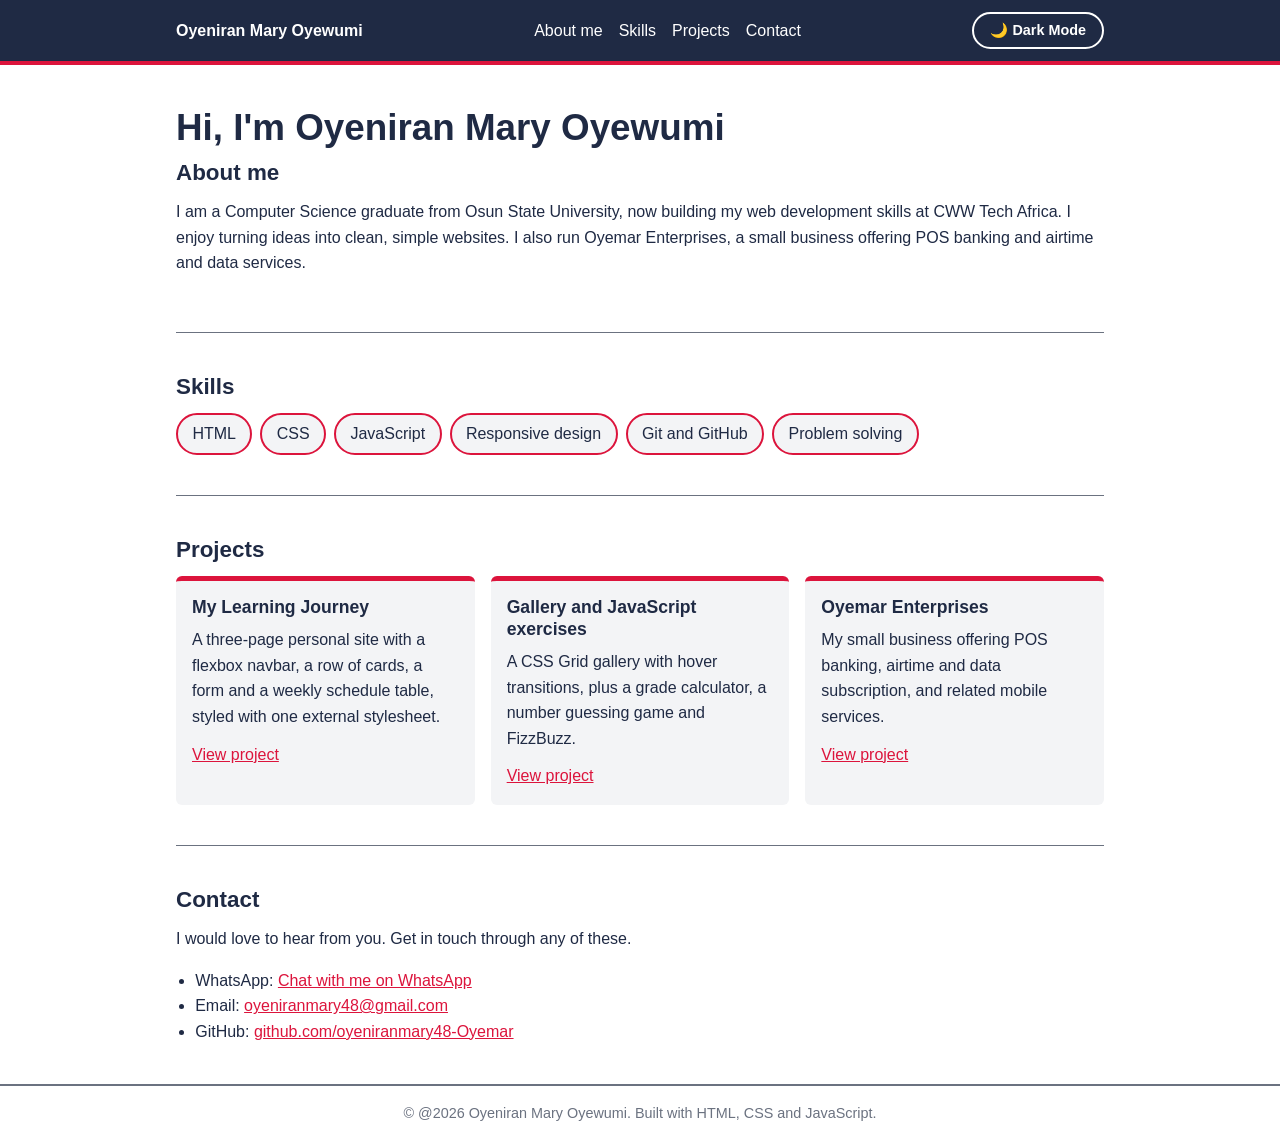
==== index.html @ 12d7742b "Add files via upload" ====
<!DOCTYPE html>
<html lang="en" data-theme="light">
<head>
  <meta charset="UTF-8">
  <meta name="viewport" content="width=device-width, initial-scale=1">
  <title>Oyeniran Mary Oyewumi | Portfolio</title>
  <link rel="stylesheet" href="style.css">
</head>
<body>
  <header class="site-header">
    <div class="bar">
      <a class="brand" href="#about">Oyeniran Mary Oyewumi</a>

      <nav aria-label="Main">
        <ul class="nav-list">
          <li><a href="#about">About me</a></li>
          <li><a href="#skills">Skills</a></li>
          <li><a href="#projects">Projects</a></li>
          <li><a href="#contact">Contact</a></li>
        </ul>
      </nav>

      <button id="theme-toggle" type="button" aria-pressed="false">Dark mode</button>
    </div>
  </header>

  <main>
    <section id="about">
      <h1>Hi, I'm Oyeniran Mary Oyewumi</h1>
      <h2>About me</h2>
      <p>I am a Computer Science graduate from Osun State University, now building my web development skills at CWW Tech Africa. I enjoy turning ideas into clean, simple websites. I also run Oyemar Enterprises, a small business offering POS banking and airtime and data services.</p>
    </section>

    <section id="skills">
      <h2>Skills</h2>
      <ul class="skills">
        <li>HTML</li>
        <li>CSS</li>
        <li>JavaScript</li>
        <li>Responsive design</li>
        <li>Git and GitHub</li>
        <li>Problem solving</li>
      </ul>
    </section>

    <section id="projects">
      <h2>Projects</h2>
      <div class="projects">
        <article class="project">
          <h3>My Learning Journey</h3>
          <p>A three-page personal site with a flexbox navbar, a row of cards, a form and a weekly schedule table, styled with one external stylesheet.</p>
          <a href="https://oyeniranmary48-oyemar.github.io/mini_site/">View project</a>
        </article>

        <article class="project">
          <h3>Gallery and JavaScript exercises</h3>
          <p>A CSS Grid gallery with hover transitions, plus a grade calculator, a number guessing game and FizzBuzz.</p>
          <a href=" https://oyeniranmary48-oyemar.github.io/gallery-task/">View project</a>
        </article>

        <article class="project">
          <h3>Oyemar Enterprises</h3>
          <p>My small business offering POS banking, airtime and data subscription, and related mobile services.</p>
          <a href="https://oyeniranmary48-oyemar.github.io/Oyemar-Enterprises/">View project</a>
        </article>
      </div>
    </section>

    <section id="contact">
      <h2>Contact</h2>
      <p>I would love to hear from you. Get in touch through any of these.</p>
      <ul class="contact-list">
        <li>WhatsApp: <a class="whatsapp-btn" href="https://wa.me/2347035093978" target="_blank" rel="noopener">Chat with me on WhatsApp</a></li>
        <li>Email: <a href="mailto:oyeniranmary48@gmail.com">oyeniranmary48@gmail.com</a></li>
        <li>GitHub: <a href="https://github.com/oyeniranmary48-Oyemar">github.com/oyeniranmary48-Oyemar</a></li>
      </ul>
    </section>
  </main>

  <footer class="site-footer">
    <p>&copy; @2026 Oyeniran Mary Oyewumi. Built with HTML, CSS and JavaScript.</p>
  </footer>

  <script src="script.js"></script>
</body>
</html>
---- style.css ----
/* ===== Colours for light and dark themes ===== */
:root {
  --bg: #ffffff;
  --surface: #f3f4f6;
  --text: #1f2a44;
  --muted: #6b7280;
  --accent: #dc143c;
  --header: #1f2a44;
  --on-header: #ffffff;
}

[data-theme="dark"] {
  --bg: #111827;
  --surface: #1f2937;
  --text: #f3f4f6;
  --muted: #9ca3af;
  --accent: #ff5c7a;
  --header: #0b1220;
  --on-header: #ffffff;
}

/* ===== Base ===== */
*,
*::before,
*::after {
  box-sizing: border-box;
}

html { scroll-behavior: smooth; }

body {
  margin: 0;
  font-family: Verdana, Geneva, sans-serif;
  line-height: 1.6;
  color: var(--text);
  background: var(--bg);
  overflow-wrap: break-word;
  transition: background-color 0.3s ease, color 0.3s ease;
}

a { color: var(--accent); }

h1, h2, h3 { line-height: 1.25; }
h1 { font-size: 1.8rem; margin: 0 0 .5rem; }
h2 { font-size: 1.4rem; margin: 0 0 .75rem; }
h3 { font-size: 1.1rem; margin: 0 0 .5rem; }

p { margin: 0 0 1rem; }

/* ===== Header and navigation ===== */
.site-header {
  background: var(--header);
  border-bottom: 4px solid var(--accent);
}

.bar {
  display: flex;
  flex-wrap: wrap;
  align-items: center;
  justify-content: space-between;
  gap: .5rem 1rem;
  max-width: 60rem;
  margin: 0 auto;
  padding: .75rem 1rem;
}

.brand {
  color: var(--on-header);
  font-weight: bold;
  text-decoration: none;
}

.nav-list {
  display: flex;
  flex-wrap: wrap;
  gap: .25rem 1rem;
  margin: 0;
  padding: 0;
  list-style: none;
}

.nav-list a {
  color: var(--on-header);
  text-decoration: none;
  border-bottom: 3px solid transparent;
  padding-bottom: 2px;
}

.nav-list a:hover,
.nav-list a:focus-visible {
  border-bottom-color: var(--accent);
}

/* ===== Theme button ===== */
#theme-toggle {
  padding: .5rem 1rem;
  font-family: inherit;
  font-size: .9rem;
  font-weight: bold;
  color: var(--on-header);
  background: transparent;
  border: 2px solid var(--on-header);
  border-radius: 999px;
  cursor: pointer;
}

#theme-toggle:hover {
  color: var(--header);
  background: var(--on-header);
}

a:focus-visible,
button:focus-visible {
  outline: 3px solid var(--accent);
  outline-offset: 2px;
}

/* ===== Sections ===== */
main {
  max-width: 60rem;
  margin: 0 auto;
  padding: 0 1rem;
}

section {
  padding: 2.5rem 0;
  border-bottom: 1px solid var(--muted);
}

section:last-child { border-bottom: 0; }

/* ===== Skills ===== */
.skills {
  display: flex;
  flex-wrap: wrap;
  gap: .5rem;
  margin: 0;
  padding: 0;
  list-style: none;
}

.skills li {
  padding: .4rem .9rem;
  color: var(--text);
  background: var(--surface);
  border: 2px solid var(--accent);
  border-radius: 999px;
}

/* ===== Projects ===== */
.projects {
  display: grid;
  gap: 1rem;
  grid-template-columns: 1fr;
}

.project {
  padding: 1rem;
  background: var(--surface);
  border-top: 5px solid var(--accent);
  border-radius: 6px;
}

.project p { margin-bottom: .75rem; }

/* ===== Contact ===== */
.contact-list {
  margin: 0;
  padding-left: 1.2rem;
}

/* ===== Footer ===== */
.site-footer {
  padding: 1rem;
  text-align: center;
  color: var(--muted);
  font-size: .9rem;
  border-top: 2px solid var(--muted);
}

.site-footer p { margin: 0; }

/* ===== Wider screens ===== */
@media (min-width: 640px) {
  h1 { font-size: 2.3rem; }
  .projects { grid-template-columns: repeat(auto-fit, minmax(200px, 1fr)); }
}
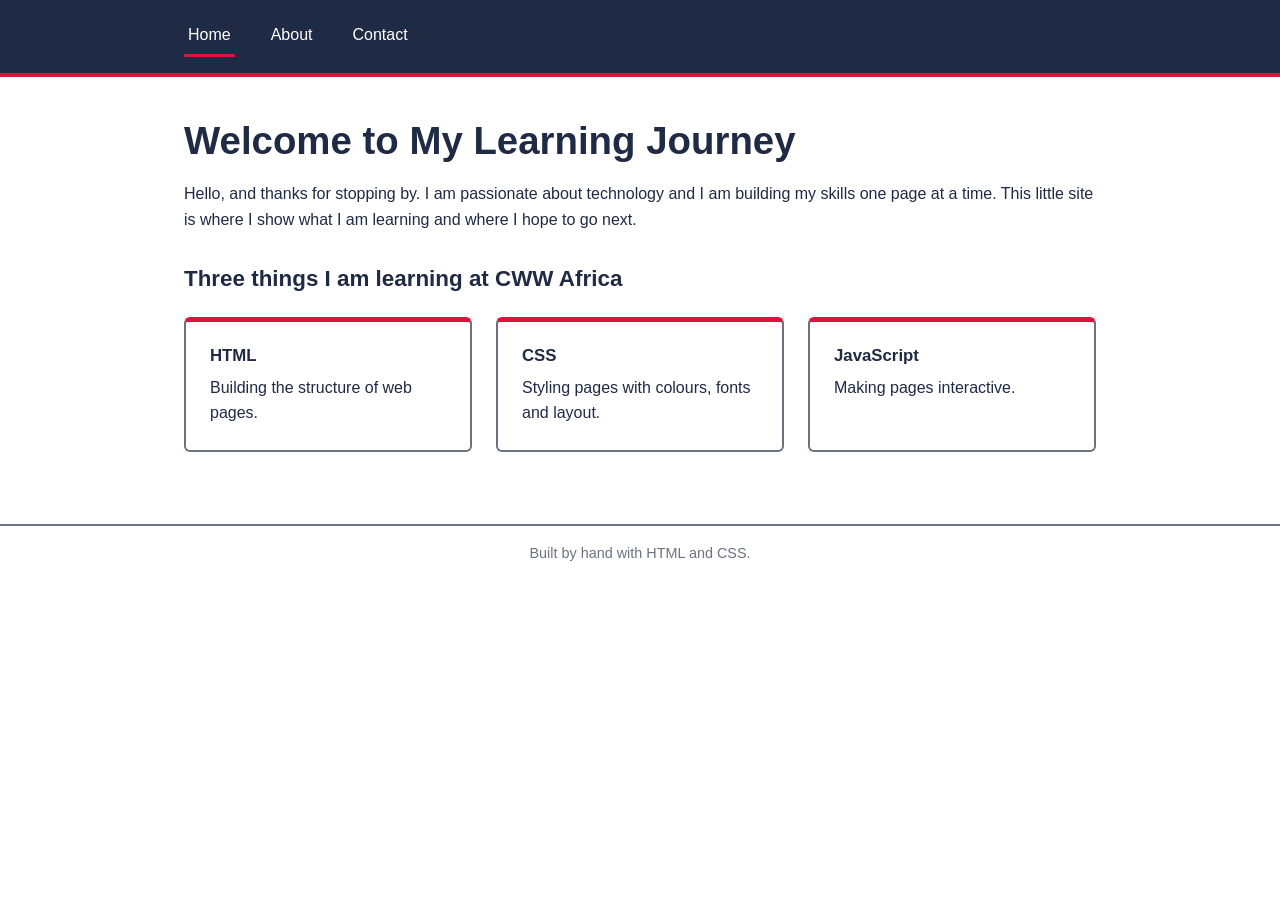
==== commit 11f4fa26: "Add files via upload" ====
--- a/index.html
+++ b/index.html
@@ -1,86 +1,45 @@
 <!DOCTYPE html>
-<html lang="en" data-theme="light">
+<html lang="en">
 <head>
   <meta charset="UTF-8">
   <meta name="viewport" content="width=device-width, initial-scale=1">
-  <title>Oyeniran Mary Oyewumi | Portfolio</title>
+  <title>Home | My Learning Journey</title>
   <link rel="stylesheet" href="style.css">
 </head>
 <body>
   <header class="site-header">
-    <div class="bar">
-      <a class="brand" href="#about">Oyeniran Mary Oyewumi</a>
-
-      <nav aria-label="Main">
-        <ul class="nav-list">
-          <li><a href="#about">About me</a></li>
-          <li><a href="#skills">Skills</a></li>
-          <li><a href="#projects">Projects</a></li>
-          <li><a href="#contact">Contact</a></li>
-        </ul>
-      </nav>
-
-      <button id="theme-toggle" type="button" aria-pressed="false">Dark mode</button>
-    </div>
+    <nav aria-label="Main">
+      <ul class="nav-list">
+        <li><a href="index.html" aria-current="page">Home</a></li>
+        <li><a href="about.html">About</a></li>
+        <li><a href="contact.html">Contact</a></li>
+      </ul>
+    </nav>
   </header>
 
   <main>
-    <section id="about">
-      <h1>Hi, I'm Oyeniran Mary Oyewumi</h1>
-      <h2>About me</h2>
-      <p>I am a Computer Science graduate from Osun State University, now building my web development skills at CWW Tech Africa. I enjoy turning ideas into clean, simple websites. I also run Oyemar Enterprises, a small business offering POS banking and airtime and data services.</p>
-    </section>
+    <h1>Welcome to My Learning Journey</h1>
+    <p>Hello, and thanks for stopping by. I am passionate about technology and I am building my skills one page at a time. This little site is where I show what I am learning and where I hope to go next.</p>
 
-    <section id="skills">
-      <h2>Skills</h2>
-      <ul class="skills">
-        <li>HTML</li>
-        <li>CSS</li>
-        <li>JavaScript</li>
-        <li>Responsive design</li>
-        <li>Git and GitHub</li>
-        <li>Problem solving</li>
-      </ul>
-    </section>
-
-    <section id="projects">
-      <h2>Projects</h2>
-      <div class="projects">
-        <article class="project">
-          <h3>My Learning Journey</h3>
-          <p>A three-page personal site with a flexbox navbar, a row of cards, a form and a weekly schedule table, styled with one external stylesheet.</p>
-          <a href="https://oyeniranmary48-oyemar.github.io/mini_site/">View project</a>
-        </article>
-
-        <article class="project">
-          <h3>Gallery and JavaScript exercises</h3>
-          <p>A CSS Grid gallery with hover transitions, plus a grade calculator, a number guessing game and FizzBuzz.</p>
-          <a href=" https://oyeniranmary48-oyemar.github.io/gallery-task/">View project</a>
-        </article>
-
-        <article class="project">
-          <h3>Oyemar Enterprises</h3>
-          <p>My small business offering POS banking, airtime and data subscription, and related mobile services.</p>
-          <a href="https://oyeniranmary48-oyemar.github.io/Oyemar-Enterprises/">View project</a>
-        </article>
-      </div>
-    </section>
-
-    <section id="contact">
-      <h2>Contact</h2>
-      <p>I would love to hear from you. Get in touch through any of these.</p>
-      <ul class="contact-list">
-        <li>WhatsApp: <a class="whatsapp-btn" href="https://wa.me/2347035093978" target="_blank" rel="noopener">Chat with me on WhatsApp</a></li>
-        <li>Email: <a href="mailto:oyeniranmary48@gmail.com">oyeniranmary48@gmail.com</a></li>
-        <li>GitHub: <a href="https://github.com/oyeniranmary48-Oyemar">github.com/oyeniranmary48-Oyemar</a></li>
-      </ul>
-    </section>
+    <h2>Three things I am learning at CWW Africa</h2>
+    <ul class="cards">
+      <li class="card">
+        <h3>HTML</h3>
+        <p>Building the structure of web pages.</p>
+      </li>
+      <li class="card">
+        <h3>CSS</h3>
+        <p>Styling pages with colours, fonts and layout.</p>
+      </li>
+      <li class="card">
+        <h3>JavaScript</h3>
+        <p>Making pages interactive.</p>
+      </li>
+    </ul>
   </main>
 
   <footer class="site-footer">
-    <p>&copy; @2026 Oyeniran Mary Oyewumi. Built with HTML, CSS and JavaScript.</p>
+    <p>Built by hand with HTML and CSS.</p>
   </footer>
-
-  <script src="script.js"></script>
 </body>
 </html>
--- a/style.css
+++ b/style.css
@@ -1,187 +1,219 @@
-/* ===== Colours for light and dark themes ===== */
+/* ===== Palette (three colours) and one font ===== */
 :root {
-  --bg: #ffffff;
-  --surface: #f3f4f6;
-  --text: #1f2a44;
-  --muted: #6b7280;
-  --accent: #dc143c;
-  --header: #1f2a44;
-  --on-header: #ffffff;
-}
-
-[data-theme="dark"] {
-  --bg: #111827;
-  --surface: #1f2937;
-  --text: #f3f4f6;
-  --muted: #9ca3af;
-  --accent: #ff5c7a;
-  --header: #0b1220;
-  --on-header: #ffffff;
-}
-
-/* ===== Base ===== */
+  --navy: #1f2a44;
+  --gray: #6b7280;
+  --crimson: #dc143c;
+  --white: #ffffff;
+  --font: Verdana, Geneva, sans-serif;
+}
+
+/* ===== Mobile-first base layer ===== */
 *,
 *::before,
 *::after {
   box-sizing: border-box;
 }
 
-html { scroll-behavior: smooth; }
-
 body {
   margin: 0;
-  font-family: Verdana, Geneva, sans-serif;
+  font-family: var(--font);
   line-height: 1.6;
-  color: var(--text);
-  background: var(--bg);
+  color: var(--navy);
+  background: var(--white);
   overflow-wrap: break-word;
-  transition: background-color 0.3s ease, color 0.3s ease;
-}
-
-a { color: var(--accent); }
-
-h1, h2, h3 { line-height: 1.25; }
-h1 { font-size: 1.8rem; margin: 0 0 .5rem; }
-h2 { font-size: 1.4rem; margin: 0 0 .75rem; }
-h3 { font-size: 1.1rem; margin: 0 0 .5rem; }
+}
+
+img {
+  max-width: 100%;
+  height: auto;
+  display: block;
+}
+
+h1, h2, h3 {
+  color: var(--navy);
+  line-height: 1.25;
+}
+
+h1 { font-size: 1.6rem; margin: 0 0 1rem; }
+h2 { font-size: 1.25rem; margin: 2rem 0 .75rem; }
+h3 { font-size: 1.05rem; margin: 1.5rem 0 .5rem; }
 
 p { margin: 0 0 1rem; }
 
-/* ===== Header and navigation ===== */
+/* ===== Navbar (flexbox) ===== */
 .site-header {
-  background: var(--header);
-  border-bottom: 4px solid var(--accent);
-}
-
-.bar {
-  display: flex;
-  flex-wrap: wrap;
-  align-items: center;
-  justify-content: space-between;
-  gap: .5rem 1rem;
-  max-width: 60rem;
-  margin: 0 auto;
-  padding: .75rem 1rem;
-}
-
-.brand {
-  color: var(--on-header);
-  font-weight: bold;
-  text-decoration: none;
+  background: var(--navy);
+  border-bottom: 4px solid var(--crimson);
 }
 
 .nav-list {
   display: flex;
   flex-wrap: wrap;
   gap: .25rem 1rem;
-  margin: 0;
-  padding: 0;
+  max-width: 60rem;
+  margin: 0 auto;
+  padding: .75rem 1rem;
   list-style: none;
 }
 
 .nav-list a {
-  color: var(--on-header);
+  display: block;
+  padding: .4rem .25rem;
+  color: var(--white);
   text-decoration: none;
   border-bottom: 3px solid transparent;
-  padding-bottom: 2px;
 }
 
 .nav-list a:hover,
-.nav-list a:focus-visible {
-  border-bottom-color: var(--accent);
-}
-
-/* ===== Theme button ===== */
-#theme-toggle {
-  padding: .5rem 1rem;
-  font-family: inherit;
-  font-size: .9rem;
-  font-weight: bold;
-  color: var(--on-header);
-  background: transparent;
-  border: 2px solid var(--on-header);
-  border-radius: 999px;
-  cursor: pointer;
-}
-
-#theme-toggle:hover {
-  color: var(--header);
-  background: var(--on-header);
-}
-
-a:focus-visible,
+.nav-list a:focus-visible,
+.nav-list a[aria-current="page"] {
+  border-bottom-color: var(--crimson);
+}
+
+.nav-list a:focus-visible,
+input:focus-visible,
 button:focus-visible {
-  outline: 3px solid var(--accent);
+  outline: 3px solid var(--crimson);
   outline-offset: 2px;
 }
 
-/* ===== Sections ===== */
+/* ===== Page layout ===== */
 main {
   max-width: 60rem;
   margin: 0 auto;
-  padding: 0 1rem;
-}
-
-section {
-  padding: 2.5rem 0;
-  border-bottom: 1px solid var(--muted);
-}
-
-section:last-child { border-bottom: 0; }
-
-/* ===== Skills ===== */
-.skills {
+  padding: 1.5rem 1rem 2rem;
+}
+
+.site-footer {
+  border-top: 2px solid var(--gray);
+  padding: 1rem;
+  text-align: center;
+  color: var(--gray);
+  font-size: .9rem;
+}
+
+.site-footer p { margin: 0; }
+
+/* ===== Cards (flexbox): stacked on mobile ===== */
+.cards {
   display: flex;
-  flex-wrap: wrap;
-  gap: .5rem;
-  margin: 0;
+  flex-direction: column;
+  gap: 1rem;
+  margin: 1.5rem 0;
   padding: 0;
   list-style: none;
 }
 
-.skills li {
-  padding: .4rem .9rem;
-  color: var(--text);
-  background: var(--surface);
-  border: 2px solid var(--accent);
-  border-radius: 999px;
-}
-
-/* ===== Projects ===== */
-.projects {
-  display: grid;
-  gap: 1rem;
-  grid-template-columns: 1fr;
-}
-
-.project {
+.card {
+  border: 2px solid var(--gray);
+  border-top: 5px solid var(--crimson);
+  border-radius: 6px;
   padding: 1rem;
-  background: var(--surface);
-  border-top: 5px solid var(--accent);
-  border-radius: 6px;
-}
-
-.project p { margin-bottom: .75rem; }
-
-/* ===== Contact ===== */
-.contact-list {
-  margin: 0;
-  padding-left: 1.2rem;
-}
-
-/* ===== Footer ===== */
-.site-footer {
-  padding: 1rem;
-  text-align: center;
-  color: var(--muted);
-  font-size: .9rem;
-  border-top: 2px solid var(--muted);
-}
-
-.site-footer p { margin: 0; }
-
-/* ===== Wider screens ===== */
+}
+
+.card h3 { margin-top: 0; }
+.card p { margin-bottom: 0; }
+
+/* ===== About page picture ===== */
+figure { margin: 1.5rem 0; }
+figure img { width: 100%; max-width: 20rem; border-radius: 6px; }
+figcaption { margin-top: .5rem; color: var(--gray); font-size: .9rem; }
+
+/* ===== Form ===== */
+label {
+  display: block;
+  margin: 1rem 0 .25rem;
+  font-weight: bold;
+}
+
+input {
+  display: block;
+  width: 100%;
+  max-width: 28rem;
+  padding: .65rem;
+  font-family: var(--font);
+  font-size: 1rem;
+  color: var(--navy);
+  border: 2px solid var(--gray);
+  border-radius: 4px;
+}
+
+button {
+  margin-top: 1.25rem;
+  padding: .75rem 1.5rem;
+  font-family: var(--font);
+  font-size: 1rem;
+  font-weight: bold;
+  color: var(--white);
+  background: var(--crimson);
+  border: 0;
+  border-radius: 4px;
+  cursor: pointer;
+}
+
+button:hover { background: var(--navy); }
+
+/* ===== Table (fits small screens, no sideways scroll) ===== */
+table {
+  width: 100%;
+  table-layout: fixed;
+  border-collapse: collapse;
+  font-size: .85rem;
+}
+
+caption {
+  padding-bottom: .5rem;
+  font-weight: bold;
+  text-align: left;
+}
+
+th, td {
+  padding: .5rem .4rem;
+  text-align: left;
+  border: 1px solid var(--gray);
+  overflow-wrap: anywhere;
+}
+
+thead th {
+  color: var(--white);
+  background: var(--navy);
+}
+
+tbody tr:nth-child(even) {
+  background: rgba(31, 42, 68, .07);
+}
+
+/* ===== First breakpoint: 640px and up ===== */
 @media (min-width: 640px) {
-  h1 { font-size: 2.3rem; }
-  .projects { grid-template-columns: repeat(auto-fit, minmax(200px, 1fr)); }
+  h1 { font-size: 2rem; }
+  h2 { font-size: 1.4rem; }
+
+  .cards {
+    flex-direction: row;
+  }
+
+  .card {
+    flex: 1 1 0;
+    min-width: 0;
+  }
+
+  table { font-size: .95rem; }
+}
+
+/* ===== Second breakpoint: 758px and up ===== */
+@media (min-width: 758px) {
+  h1 { font-size: 2.4rem; }
+
+  .nav-list {
+    gap: .25rem 2rem;
+    padding: 1rem 1.5rem;
+  }
+
+  main { padding: 2.5rem 1.5rem 3rem; }
+
+  .cards { gap: 1.5rem; }
+  .card { padding: 1.5rem; }
+
+  th, td { padding: .75rem 1rem; }
+  table { font-size: 1rem; }
 }
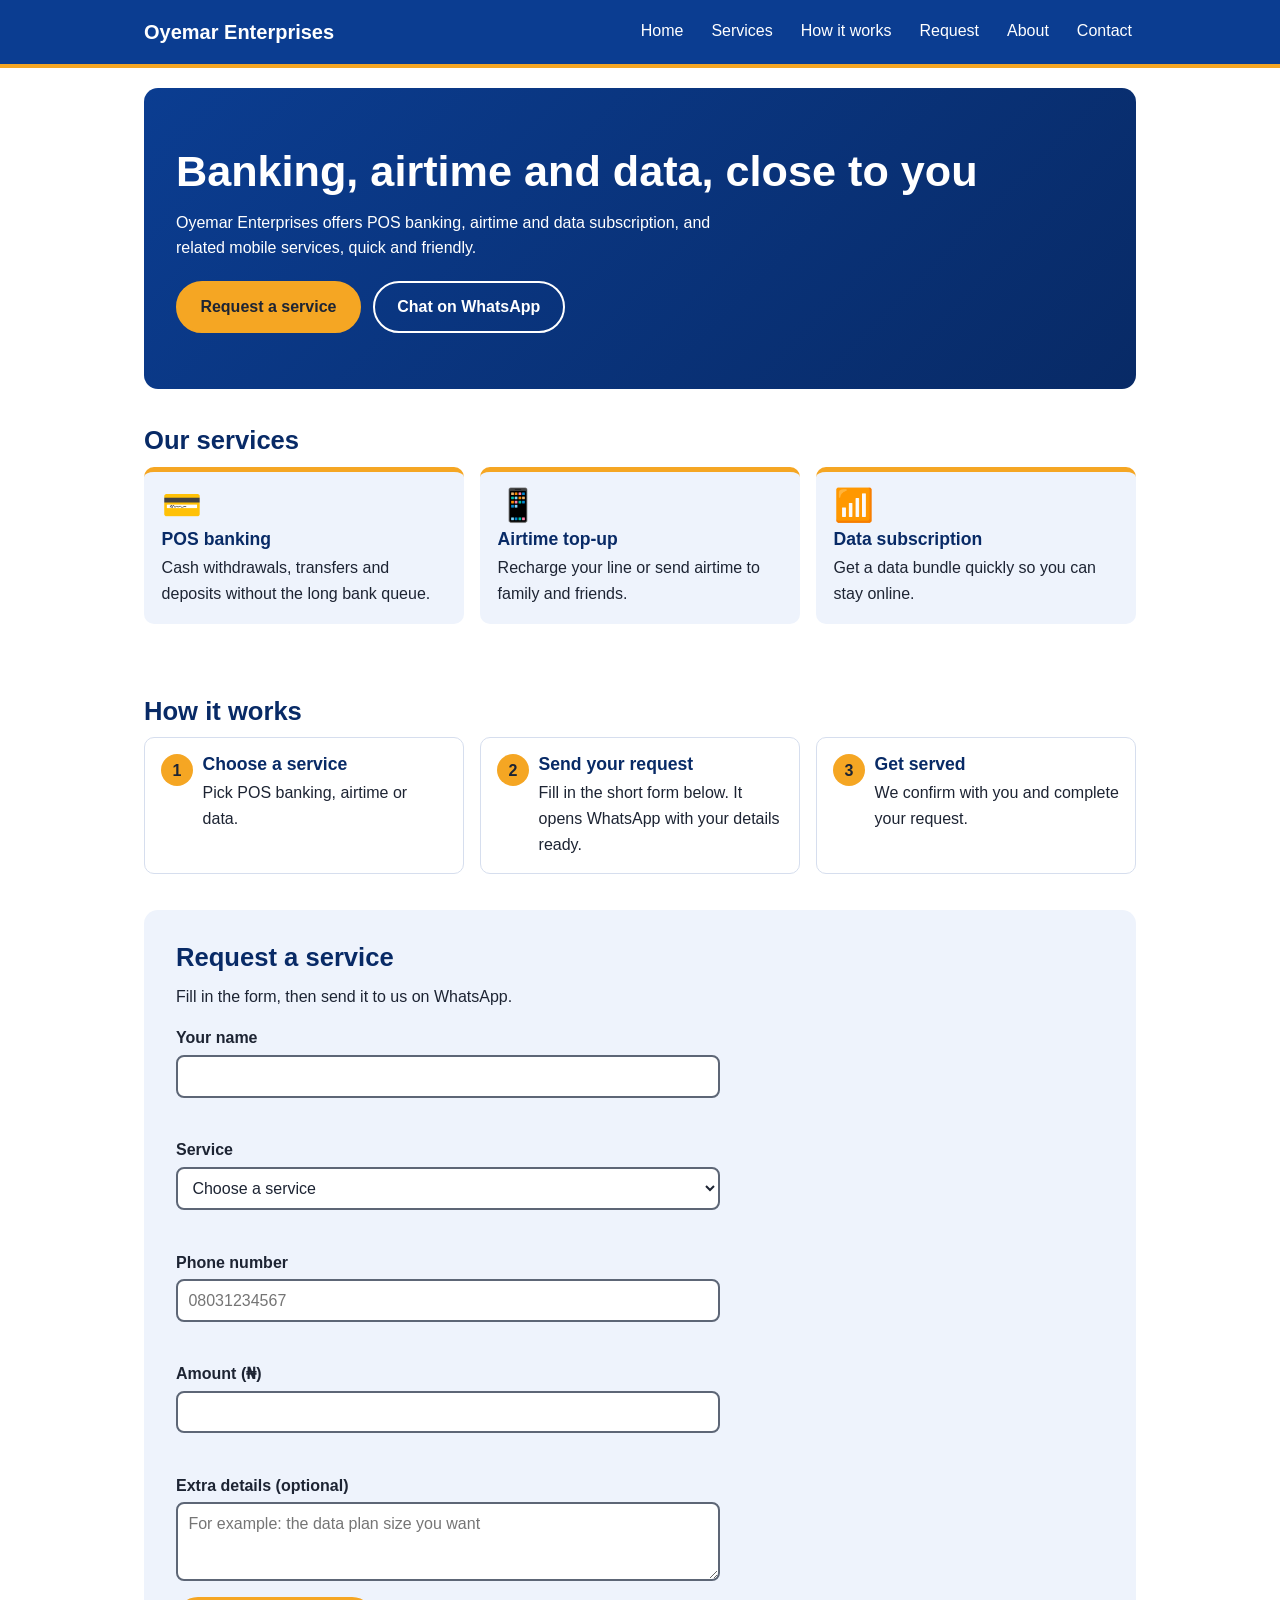
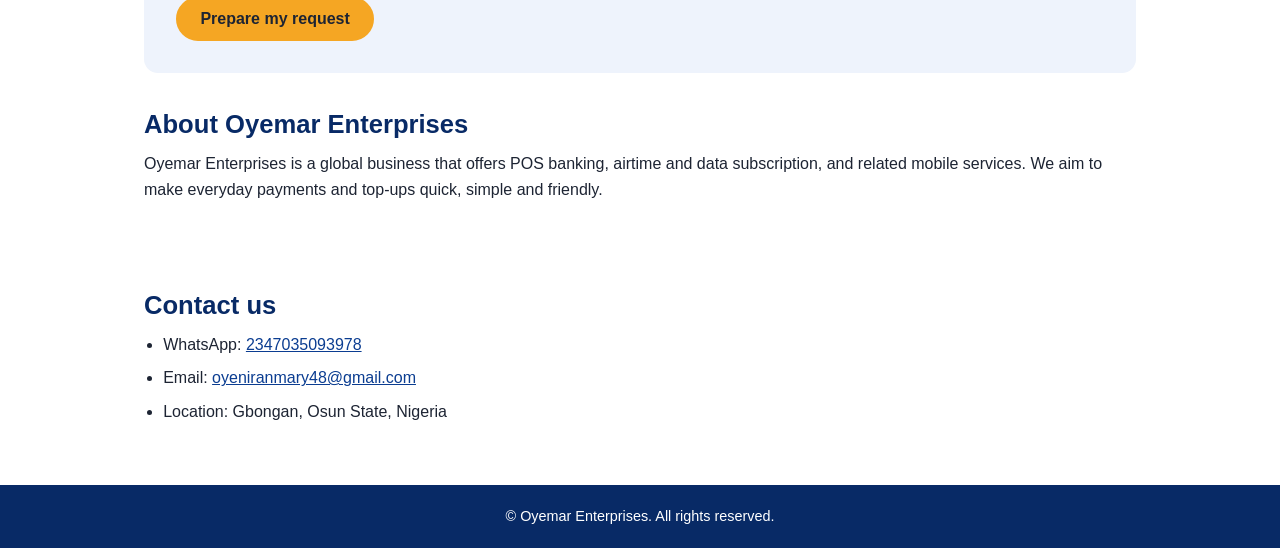
==== commit 733f8ca4: "Add files via upload" ====
--- a/index.html
+++ b/index.html
@@ -3,43 +3,158 @@
 <head>
   <meta charset="UTF-8">
   <meta name="viewport" content="width=device-width, initial-scale=1">
-  <title>Home | My Learning Journey</title>
+  <title>Oyemar Enterprises | POS banking, airtime and data</title>
   <link rel="stylesheet" href="style.css">
 </head>
 <body>
-  <header class="site-header">
-    <nav aria-label="Main">
-      <ul class="nav-list">
-        <li><a href="index.html" aria-current="page">Home</a></li>
-        <li><a href="about.html">About</a></li>
-        <li><a href="contact.html">Contact</a></li>
-      </ul>
-    </nav>
+  <header class="site-header" id="top">
+    <div class="bar">
+      <a class="brand" href="#top">Oyemar Enterprises</a>
+
+      <button class="nav-toggle" id="nav-toggle" type="button"
+              aria-label="Toggle navigation" aria-expanded="false" aria-controls="nav-list">&#9776;</button>
+
+      <nav aria-label="Main">
+        <ul class="nav-list" id="nav-list">
+          <li><a href="#top">Home</a></li>
+          <li><a href="#services">Services</a></li>
+          <li><a href="#how">How it works</a></li>
+          <li><a href="#request">Request</a></li>
+          <li><a href="#about">About</a></li>
+          <li><a href="#contact">Contact</a></li>
+        </ul>
+      </nav>
+    </div>
   </header>
 
   <main>
-    <h1>Welcome to My Learning Journey</h1>
-    <p>Hello, and thanks for stopping by. I am passionate about technology and I am building my skills one page at a time. This little site is where I show what I am learning and where I hope to go next.</p>
+    <section class="hero">
+      <h1>Banking, airtime and data, close to you</h1>
+      <p>Oyemar Enterprises offers POS banking, airtime and data subscription, and related mobile services, quick and friendly.</p>
+      <div class="hero-buttons">
+        <a class="btn" href="#request">Request a service</a>
+        <a class="btn btn-outline wa-link" href="#contact">Chat on WhatsApp</a>
+      </div>
+    </section>
 
-    <h2>Three things I am learning at CWW Africa</h2>
-    <ul class="cards">
-      <li class="card">
-        <h3>HTML</h3>
-        <p>Building the structure of web pages.</p>
-      </li>
-      <li class="card">
-        <h3>CSS</h3>
-        <p>Styling pages with colours, fonts and layout.</p>
-      </li>
-      <li class="card">
-        <h3>JavaScript</h3>
-        <p>Making pages interactive.</p>
-      </li>
-    </ul>
+    <section class="section" id="services">
+      <h2>Our services</h2>
+      <div class="cards">
+        <article class="card">
+          <div class="icon" aria-hidden="true">&#128179;</div>
+          <h3>POS banking</h3>
+          <p>Cash withdrawals, transfers and deposits without the long bank queue.</p>
+        </article>
+        <article class="card">
+          <div class="icon" aria-hidden="true">&#128241;</div>
+          <h3>Airtime top-up</h3>
+          <p>Recharge your line or send airtime to family and friends.</p>
+        </article>
+        <article class="card">
+          <div class="icon" aria-hidden="true">&#128246;</div>
+          <h3>Data subscription</h3>
+          <p>Get a data bundle quickly so you can stay online.</p>
+        </article>
+      </div>
+    </section>
+
+    <section class="section" id="how">
+      <h2>How it works</h2>
+      <ol class="steps">
+        <li class="step">
+          <h3>Choose a service</h3>
+          <p>Pick POS banking, airtime or data.</p>
+        </li>
+        <li class="step">
+          <h3>Send your request</h3>
+          <p>Fill in the short form below. It opens WhatsApp with your details ready.</p>
+        </li>
+        <li class="step">
+          <h3>Get served</h3>
+          <p>We confirm with you and complete your request.</p>
+        </li>
+      </ol>
+    </section>
+
+    <section class="section request" id="request">
+      <h2>Request a service</h2>
+      <p>Fill in the form, then send it to us on WhatsApp.</p>
+
+      <form id="request-form" class="form" novalidate>
+        <div class="field">
+          <label for="f-name">Your name</label>
+          <input type="text" id="f-name" autocomplete="name" aria-describedby="f-name-error">
+          <p class="error" id="f-name-error"></p>
+        </div>
+
+        <div class="field">
+          <label for="f-service">Service</label>
+          <select id="f-service" aria-describedby="f-service-error">
+            <option value="">Choose a service</option>
+            <option value="pos">POS banking</option>
+            <option value="airtime">Airtime top-up</option>
+            <option value="data">Data subscription</option>
+          </select>
+          <p class="error" id="f-service-error"></p>
+        </div>
+
+        <div class="field" id="network-field" hidden>
+          <label for="f-network">Network</label>
+          <select id="f-network" aria-describedby="f-network-error">
+            <option value="">Choose a network</option>
+            <option value="MTN">MTN</option>
+            <option value="Airtel">Airtel</option>
+            <option value="Glo">Glo</option>
+            <option value="9mobile">9mobile</option>
+          </select>
+          <p class="error" id="f-network-error"></p>
+        </div>
+
+        <div class="field">
+          <label for="f-phone" id="phone-label">Phone number</label>
+          <input type="tel" id="f-phone" autocomplete="tel" placeholder="08031234567" aria-describedby="f-phone-error">
+          <p class="error" id="f-phone-error"></p>
+        </div>
+
+        <div class="field">
+          <label for="f-amount">Amount (&#8358;)</label>
+          <input type="number" id="f-amount" aria-describedby="f-amount-error">
+          <p class="error" id="f-amount-error"></p>
+        </div>
+
+        <div class="field">
+          <label for="f-details">Extra details (optional)</label>
+          <textarea id="f-details" rows="3" placeholder="For example: the data plan size you want"></textarea>
+        </div>
+
+        <button class="btn" type="submit">Prepare my request</button>
+      </form>
+
+      <div class="summary" id="summary" role="status" hidden>
+        <p id="summary-text"></p>
+        <a class="btn" id="send-link" href="#request" target="_blank" rel="noopener">Send on WhatsApp</a>
+      </div>
+    </section>
+
+    <section class="section" id="about">
+      <h2>About Oyemar Enterprises</h2>
+      <p>Oyemar Enterprises is a global business that offers POS banking, airtime and data subscription, and related mobile services. We aim to make everyday payments and top-ups quick, simple and friendly.</p>
+    </section>
+
+    <section class="section" id="contact">
+      <h2>Contact us</h2>
+      <ul class="contact-list">
+        <li>WhatsApp: <a class="wa-link" href="#2347035093978">2347035093978</a></li>
+        <li>Email: <a href="mailto:oyeniranmary48@gmail.com">oyeniranmary48@gmail.com</a></li>
+        <li>Location: Gbongan, Osun State, Nigeria</li>
+      </ul>
+    </section>
   </main>
 
   <footer class="site-footer">
-    <p>Built by hand with HTML and CSS.</p>
+    <p>&copy; Oyemar Enterprises. All rights reserved.</p>
   </footer>
+
+  <script src="script.js"></script>
 </body>
 </html>
--- a/style.css
+++ b/style.css
@@ -1,219 +1,300 @@
-/* ===== Palette (three colours) and one font ===== */
+/* ===== Colours and font ===== */
 :root {
-  --navy: #1f2a44;
-  --gray: #6b7280;
-  --crimson: #dc143c;
+  --blue: #0b3d91;
+  --blue-dark: #082a66;
+  --gold: #f5a623;
+  --gold-light: #ffc659;
+  --sky: #eef3fc;
+  --ink: #1d2433;
+  --muted: #5d6676;
+  --line: #d6deee;
   --white: #ffffff;
-  --font: Verdana, Geneva, sans-serif;
-}
-
-/* ===== Mobile-first base layer ===== */
+  --error: #b3261e;
+  --ok: #1b6e3c;
+  --font: "Trebuchet MS", Verdana, sans-serif;
+}
+
+/* ===== Mobile-first base ===== */
 *,
 *::before,
-*::after {
-  box-sizing: border-box;
-}
+*::after { box-sizing: border-box; }
+
+html { scroll-behavior: smooth; }
 
 body {
   margin: 0;
   font-family: var(--font);
   line-height: 1.6;
-  color: var(--navy);
+  color: var(--ink);
   background: var(--white);
   overflow-wrap: break-word;
 }
 
-img {
-  max-width: 100%;
-  height: auto;
-  display: block;
-}
-
-h1, h2, h3 {
-  color: var(--navy);
-  line-height: 1.25;
-}
-
-h1 { font-size: 1.6rem; margin: 0 0 1rem; }
-h2 { font-size: 1.25rem; margin: 2rem 0 .75rem; }
-h3 { font-size: 1.05rem; margin: 1.5rem 0 .5rem; }
-
+h1, h2, h3 { margin: 0; line-height: 1.25; color: var(--blue-dark); }
+h1 { font-size: 2rem; }
+h2 { margin-bottom: .6rem; font-size: 1.6rem; }
+h3 { font-size: 1.1rem; }
 p { margin: 0 0 1rem; }
-
-/* ===== Navbar (flexbox) ===== */
+a { color: var(--blue); }
+
+/* ===== Navbar ===== */
 .site-header {
-  background: var(--navy);
-  border-bottom: 4px solid var(--crimson);
-}
-
-.nav-list {
+  position: sticky;
+  top: 0;
+  z-index: 10;
+  background: var(--blue);
+  border-bottom: 4px solid var(--gold);
+}
+
+.bar {
   display: flex;
   flex-wrap: wrap;
-  gap: .25rem 1rem;
-  max-width: 60rem;
+  align-items: center;
+  justify-content: space-between;
+  max-width: 64rem;
   margin: 0 auto;
-  padding: .75rem 1rem;
+  padding: .6rem 1rem;
+}
+
+.brand {
+  font-size: 1.25rem;
+  font-weight: bold;
+  color: var(--white);
+  text-decoration: none;
+}
+
+.nav-toggle {
+  padding: .35rem .8rem;
+  font-size: 1.4rem;
+  line-height: 1;
+  color: var(--white);
+  background: transparent;
+  border: 2px solid var(--white);
+  border-radius: 8px;
+  cursor: pointer;
+}
+
+nav { flex-basis: 100%; }
+
+.nav-list {
+  display: none;
+  flex-direction: column;
+  gap: .25rem;
+  margin: .5rem 0 0;
+  padding: 0;
   list-style: none;
 }
+
+.nav-list.open { display: flex; }
 
 .nav-list a {
   display: block;
-  padding: .4rem .25rem;
+  padding: .5rem .25rem;
   color: var(--white);
   text-decoration: none;
   border-bottom: 3px solid transparent;
 }
 
 .nav-list a:hover,
-.nav-list a:focus-visible,
-.nav-list a[aria-current="page"] {
-  border-bottom-color: var(--crimson);
-}
-
-.nav-list a:focus-visible,
+.nav-list a:focus-visible { border-bottom-color: var(--gold); }
+
+a:focus-visible,
+button:focus-visible,
 input:focus-visible,
-button:focus-visible {
-  outline: 3px solid var(--crimson);
+select:focus-visible,
+textarea:focus-visible {
+  outline: 3px solid var(--gold);
   outline-offset: 2px;
 }
 
-/* ===== Page layout ===== */
+/* ===== Layout ===== */
 main {
-  max-width: 60rem;
+  max-width: 64rem;
   margin: 0 auto;
-  padding: 1.5rem 1rem 2rem;
-}
-
-.site-footer {
-  border-top: 2px solid var(--gray);
-  padding: 1rem;
-  text-align: center;
-  color: var(--gray);
-  font-size: .9rem;
-}
-
-.site-footer p { margin: 0; }
-
-/* ===== Cards (flexbox): stacked on mobile ===== */
-.cards {
+  padding: 0 1rem;
+}
+
+.section { padding: 2.25rem 0; scroll-margin-top: 4.5rem; }
+
+/* ===== Buttons ===== */
+.btn {
+  display: inline-block;
+  padding: .7rem 1.4rem;
+  font-family: var(--font);
+  font-size: 1rem;
+  font-weight: bold;
+  color: var(--ink);
+  text-decoration: none;
+  background: var(--gold);
+  border: 2px solid var(--gold);
+  border-radius: 999px;
+  cursor: pointer;
+  transition: background-color 0.2s ease, transform 0.2s ease;
+}
+
+.btn:hover { background: var(--gold-light); border-color: var(--gold-light); transform: translateY(-2px); }
+
+.btn-outline { color: var(--white); background: transparent; border-color: var(--white); }
+.btn-outline:hover { color: var(--ink); background: var(--white); border-color: var(--white); }
+
+/* ===== Hero ===== */
+.hero {
+  margin-top: 1.25rem;
+  padding: 2.5rem 1.25rem;
+  color: var(--white);
+  background: linear-gradient(135deg, var(--blue), var(--blue-dark));
+  border-radius: 14px;
+}
+
+.hero h1 { color: var(--white); }
+.hero p { max-width: 36rem; margin-top: .75rem; }
+
+.hero-buttons {
   display: flex;
-  flex-direction: column;
+  flex-wrap: wrap;
+  gap: .75rem;
+  margin-top: 1.25rem;
+}
+
+/* ===== Services (grid) ===== */
+.cards,
+.steps {
+  display: grid;
+  grid-template-columns: 1fr;
   gap: 1rem;
-  margin: 1.5rem 0;
+  margin: 0;
   padding: 0;
   list-style: none;
 }
 
 .card {
-  border: 2px solid var(--gray);
-  border-top: 5px solid var(--crimson);
-  border-radius: 6px;
-  padding: 1rem;
-}
-
-.card h3 { margin-top: 0; }
-.card p { margin-bottom: 0; }
-
-/* ===== About page picture ===== */
-figure { margin: 1.5rem 0; }
-figure img { width: 100%; max-width: 20rem; border-radius: 6px; }
-figcaption { margin-top: .5rem; color: var(--gray); font-size: .9rem; }
-
-/* ===== Form ===== */
-label {
-  display: block;
-  margin: 1rem 0 .25rem;
+  padding: 1.1rem;
+  background: var(--sky);
+  border-top: 5px solid var(--gold);
+  border-radius: 10px;
+}
+
+.icon { font-size: 2rem; line-height: 1; }
+.card h3 { margin: .5rem 0 .25rem; }
+.card p { margin: 0; }
+
+/* ===== Steps ===== */
+.steps { counter-reset: step; }
+
+.step {
+  position: relative;
+  padding: 1rem 1rem 1rem 3.6rem;
+  background: var(--white);
+  border: 1px solid var(--line);
+  border-radius: 10px;
+}
+
+.step::before {
+  counter-increment: step;
+  content: counter(step);
+  position: absolute;
+  top: 1rem;
+  left: 1rem;
+  display: grid;
+  place-items: center;
+  width: 2rem;
+  height: 2rem;
   font-weight: bold;
-}
-
-input {
+  color: var(--ink);
+  background: var(--gold);
+  border-radius: 50%;
+}
+
+.step p { margin: .25rem 0 0; }
+
+/* ===== Request form ===== */
+.request {
+  padding: 2rem 1rem;
+  background: var(--sky);
+  border-radius: 14px;
+}
+
+.form { max-width: 34rem; }
+.field { margin-bottom: 1rem; }
+.field[hidden] { display: none; }
+
+label { display: block; margin-bottom: .25rem; font-weight: bold; }
+
+input,
+select,
+textarea {
   display: block;
   width: 100%;
-  max-width: 28rem;
   padding: .65rem;
   font-family: var(--font);
   font-size: 1rem;
-  color: var(--navy);
-  border: 2px solid var(--gray);
-  border-radius: 4px;
-}
-
-button {
-  margin-top: 1.25rem;
-  padding: .75rem 1.5rem;
-  font-family: var(--font);
-  font-size: 1rem;
-  font-weight: bold;
-  color: var(--white);
-  background: var(--crimson);
-  border: 0;
-  border-radius: 4px;
-  cursor: pointer;
-}
-
-button:hover { background: var(--navy); }
-
-/* ===== Table (fits small screens, no sideways scroll) ===== */
-table {
-  width: 100%;
-  table-layout: fixed;
-  border-collapse: collapse;
-  font-size: .85rem;
-}
-
-caption {
-  padding-bottom: .5rem;
-  font-weight: bold;
-  text-align: left;
-}
-
-th, td {
-  padding: .5rem .4rem;
-  text-align: left;
-  border: 1px solid var(--gray);
-  overflow-wrap: anywhere;
-}
-
-thead th {
-  color: var(--white);
-  background: var(--navy);
-}
-
-tbody tr:nth-child(even) {
-  background: rgba(31, 42, 68, .07);
-}
-
-/* ===== First breakpoint: 640px and up ===== */
+  color: var(--ink);
+  background: var(--white);
+  border: 2px solid var(--muted);
+  border-radius: 8px;
+}
+
+input.invalid,
+select.invalid { border-color: var(--error); }
+
+.error {
+  min-height: 1.2rem;
+  margin: .25rem 0 0;
+  font-size: .9rem;
+  color: var(--error);
+}
+
+.summary {
+  max-width: 34rem;
+  margin-top: 1.5rem;
+  padding: 1rem;
+  background: var(--white);
+  border: 2px solid var(--ok);
+  border-radius: 10px;
+}
+
+.summary[hidden] { display: none; }
+.summary p { white-space: pre-line; }
+
+/* ===== Contact ===== */
+.contact-list { margin: 0; padding-left: 1.2rem; }
+.contact-list li { margin-bottom: .5rem; }
+
+/* ===== Footer ===== */
+.site-footer {
+  margin-top: 1rem;
+  padding: 1.25rem 1rem;
+  text-align: center;
+  font-size: .9rem;
+  color: var(--white);
+  background: var(--blue-dark);
+}
+
+.site-footer p { margin: 0; }
+
+@media (prefers-reduced-motion: reduce) {
+  html { scroll-behavior: auto; }
+  .btn { transition: none; }
+}
+
+/* ===== Wider screens ===== */
 @media (min-width: 640px) {
-  h1 { font-size: 2rem; }
-  h2 { font-size: 1.4rem; }
-
-  .cards {
+  h1 { font-size: 2.7rem; }
+  .hero { padding: 3.5rem 2rem; }
+  .cards,
+  .steps { grid-template-columns: repeat(3, 1fr); }
+  .request { padding: 2rem; }
+}
+
+@media (min-width: 800px) {
+  .nav-toggle { display: none; }
+  nav { flex-basis: auto; }
+
+  .nav-list {
+    display: flex;
     flex-direction: row;
+    flex-wrap: wrap;
+    gap: .25rem 1.25rem;
+    margin: 0;
   }
-
-  .card {
-    flex: 1 1 0;
-    min-width: 0;
-  }
-
-  table { font-size: .95rem; }
-}
-
-/* ===== Second breakpoint: 758px and up ===== */
-@media (min-width: 758px) {
-  h1 { font-size: 2.4rem; }
-
-  .nav-list {
-    gap: .25rem 2rem;
-    padding: 1rem 1.5rem;
-  }
-
-  main { padding: 2.5rem 1.5rem 3rem; }
-
-  .cards { gap: 1.5rem; }
-  .card { padding: 1.5rem; }
-
-  th, td { padding: .75rem 1rem; }
-  table { font-size: 1rem; }
 }
